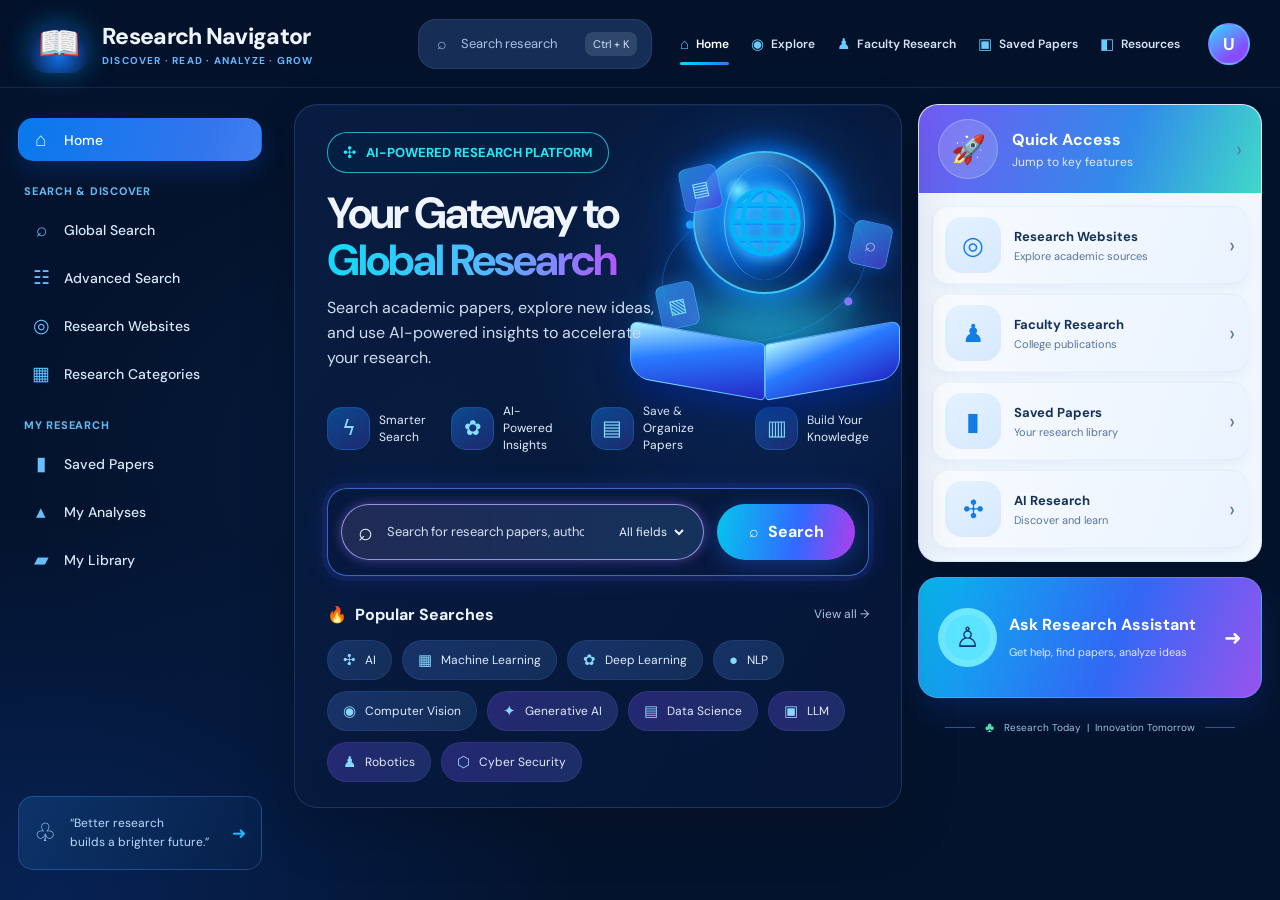
==== dashboard.html @ defced65 "Initial Research Navigator project upload" ====
<!DOCTYPE html>
<html lang="en">
<head>
  <meta charset="UTF-8" />
  <meta name="viewport" content="width=device-width, initial-scale=1.0" />
  <meta name="theme-color" content="#061632" />
  <title>Research Navigator | Dashboard</title>
  <link rel="icon" type="image/svg+xml" href="data:image/svg+xml,%3Csvg xmlns='http://www.w3.org/2000/svg' viewBox='0 0 64 64'%3E%3Crect width='64' height='64' rx='14' fill='%230e2c62'/%3E%3Cpath d='M12 17c8-4 14-2 20 2v31c-6-4-12-6-20-2zM52 17c-8-4-14-2-20 2v31c6-4 12-6 20-2z' fill='%236ee7ff' stroke='%23dffaff' stroke-width='3' stroke-linejoin='round'/%3E%3C/svg%3E">
  <link rel="preconnect" href="https://fonts.googleapis.com">
  <link rel="preconnect" href="https://fonts.gstatic.com" crossorigin>
  <link href="https://fonts.googleapis.com/css2?family=DM+Sans:wght@400;500;600;700;800&display=swap" rel="stylesheet">
  <style>
    :root {
      color-scheme: dark;
      font-family: "DM Sans", "Segoe UI", sans-serif;
      color: #eef5ff;
      background: #04132d;
      font-synthesis: none;
      --muted: #9cb4d5;
      --cyan: #2edfff;
      --line: rgba(129, 177, 235, .14);
    }
    * { box-sizing: border-box; }
    body {
      min-width: 320px;
      min-height: 100vh;
      margin: 0;
      background:
        radial-gradient(ellipse at 42% 52%, rgba(12, 72, 152, .18), transparent 49%),
        radial-gradient(ellipse at 4% 100%, rgba(16, 86, 220, .22), transparent 30%),
        #04132d;
    }
    button, input, select { font: inherit; }
    button, a { -webkit-tap-highlight-color: transparent; }
    button:focus-visible, a:focus-visible, input:focus-visible, select:focus-visible {
      outline: 2px solid #53dcff;
      outline-offset: 3px;
    }
    .topbar {
      height: 88px;
      display: flex;
      align-items: center;
      gap: 28px;
      padding: 0 30px;
      border-bottom: 1px solid var(--line);
      background: rgba(3, 17, 43, .84);
      position: relative;
      z-index: 3;
    }
    .brand {
      display: flex;
      align-items: center;
      gap: 14px;
      width: 360px;
      flex: 0 0 360px;
      color: inherit;
      text-decoration: none;
    }
    .brand-mark {
      display: grid;
      place-items: center;
      width: 58px;
      height: 58px;
      font-size: 34px;
      border-radius: 17px;
      color: #9be9ff;
      background: radial-gradient(circle at 50% 70%, #1371ea 0, #082758 58%, transparent 72%);
      filter: drop-shadow(0 0 13px rgba(0, 174, 255, .4));
    }
    .brand-name { display: block; font-size: 23px; font-weight: 800; letter-spacing: -.7px; }
    .brand-tagline { display: block; margin-top: 3px; color: #62b9ff; font-size: 10px; font-weight: 700; letter-spacing: 1.2px; }
    .top-search {
      display: flex;
      align-items: center;
      gap: 12px;
      height: 50px;
      max-width: 510px;
      min-width: 190px;
      flex: 1 1 320px;
      padding: 0 14px 0 18px;
      border: 1px solid rgba(151, 190, 245, .12);
      border-radius: 18px;
      color: #8eb6e6;
      background: rgba(45, 80, 135, .48);
    }
    .top-search input {
      width: 100%;
      min-width: 0;
      border: 0;
      outline: 0;
      color: #edf6ff;
      background: transparent;
      font-size: 13px;
    }
    .top-search input::placeholder { color: #adc2de; }
    .shortcut {
      flex: 0 0 auto;
      padding: 5px 8px;
      border-radius: 8px;
      color: #d3e4ff;
      background: rgba(225, 238, 255, .13);
      font-size: 11px;
      white-space: nowrap;
    }
    .top-nav { display: flex; align-items: center; justify-content: flex-end; gap: 22px; margin-left: auto; }
    .top-nav a {
      position: relative;
      display: flex;
      align-items: center;
      gap: 7px;
      padding: 12px 0;
      color: #d6e4f8;
      text-decoration: none;
      font-size: 12px;
      font-weight: 600;
      white-space: nowrap;
    }
    .top-nav a:hover, .top-nav a.active { color: #fff; }
    .top-nav a.active::after {
      position: absolute;
      right: 0;
      bottom: 1px;
      left: 0;
      height: 3px;
      border-radius: 3px;
      background: linear-gradient(90deg, #00d9ff, #267aff);
      content: "";
    }
    .nav-icon { color: #68caff; font-size: 15px; }
    .profile {
      display: grid;
      place-items: center;
      width: 42px;
      height: 42px;
      flex: 0 0 42px;
      border: 2px solid rgba(104, 221, 255, .35);
      border-radius: 50%;
      color: white;
      background: linear-gradient(145deg, #33d8ff, #874cff 72%);
      font-size: 17px;
      font-weight: 700;
    }
    .layout {
      display: grid;
      grid-template-columns: 252px minmax(0, 1fr);
      gap: 24px;
      max-width: 1720px;
      min-height: calc(100vh - 88px);
      margin: 0 auto;
      padding: 16px 18px 22px;
    }
    .sidebar {
      display: flex;
      flex-direction: column;
      gap: 23px;
      padding: 14px 8px 8px 0;
    }
    .side-link {
      display: flex;
      align-items: center;
      gap: 13px;
      min-height: 43px;
      padding: 0 12px;
      border: 1px solid transparent;
      border-radius: 15px;
      color: #d9e7fa;
      text-decoration: none;
      font-size: 14px;
      font-weight: 500;
      transition: background .2s, color .2s, transform .2s;
    }
    .side-link:hover { color: #fff; background: rgba(66, 117, 192, .2); transform: translateX(2px); }
    .side-link.selected {
      color: #fff;
      background: linear-gradient(105deg, #0879ed, #3375ed 76%, #4280f1);
      box-shadow: 0 9px 24px rgba(20, 98, 238, .21);
    }
    .side-icon { width: 20px; color: #66bfff; font-size: 19px; text-align: center; }
    .selected .side-icon { color: #c9f5ff; }
    .side-group { display: grid; gap: 5px; }
    .side-label {
      margin: 0 0 5px 6px;
      color: #62b9ef;
      font-size: 11px;
      font-weight: 800;
      letter-spacing: .75px;
    }
    .side-quote {
      display: flex;
      align-items: center;
      gap: 14px;
      min-height: 74px;
      margin-top: auto;
      padding: 12px 15px;
      border: 1px solid rgba(76, 158, 255, .3);
      border-radius: 15px;
      color: #b7dcff;
      background: linear-gradient(120deg, rgba(14, 54, 108, .9), rgba(7, 33, 75, .72));
      font-size: 12px;
      line-height: 1.55;
    }
    .side-quote .bulb { color: #9dd5ff; font-size: 25px; }
    .side-quote .arrow { margin-left: auto; color: #20bafa; font-size: 17px; }
    .content {
      display: block;
      min-width: 0;
    }
    .home-view {
      display: grid;
      grid-template-columns: minmax(0, 1fr) 344px;
      align-items: start;
      gap: 16px;
    }
    .site-view { display: none; min-width: 0; }
    .site-view.active { display: block; }
    .home-view.active { display: grid; }
    .search-view {
      max-width: 980px;
      margin: 0 auto;
      padding: 18px 8px;
    }
    .search-view h1 { margin: 16px 0 9px; font-size: clamp(32px, 5vw, 48px); }
    .search-view .search-intro { margin: 0 0 23px; color: #b7cbe4; line-height: 1.65; }
    .search-panel {
      padding: clamp(18px, 4vw, 32px);
      border: 1px solid var(--line);
      border-radius: 22px;
      background: linear-gradient(130deg, rgba(9, 31, 70, .97), rgba(6, 24, 55, .97));
      box-shadow: 0 24px 60px rgba(0, 0, 0, .2);
    }
    .search-panel form { display: flex; gap: 12px; }
    .search-panel #advancedSearchForm { display: block; }
    .search-panel input, .search-panel select {
      width: 100%;
      min-width: 0;
      height: 50px;
      padding: 0 14px;
      border: 1px solid rgba(146, 184, 232, .24);
      border-radius: 12px;
      color: #fff;
      background: rgba(0, 10, 31, .56);
    }
    .search-panel input::placeholder { color: #90a9c9; }
    .search-panel select option { color: #10203a; }
    .search-panel .primary-action {
      min-height: 50px;
      padding: 0 22px;
      border: 0;
      border-radius: 12px;
      color: white;
      background: linear-gradient(100deg, #05c6ed, #4266fa 68%, #a449ea);
      cursor: pointer;
      font-weight: 700;
      white-space: nowrap;
    }
    .search-panel .search-hint { margin: 12px 2px 0; color: var(--muted); font-size: 12px; }
    .search-panel .search-section-title { margin: 26px 0 12px; font-size: 15px; }
    .advanced-actions { display: flex; align-items: center; gap: 18px; margin-top: 22px; }
    .advanced-actions .back-home { margin: 0; border: 0; background: transparent; cursor: pointer; }
    .search-chips { display: flex; flex-wrap: wrap; gap: 9px; }
    .search-chips button {
      padding: 9px 14px;
      border: 1px solid rgba(105, 151, 226, .18);
      border-radius: 24px;
      color: #dceaff;
      background: rgba(28, 57, 110, .74);
      cursor: pointer;
      font-size: 12px;
    }
    .advanced-fields { display: grid; grid-template-columns: repeat(2, minmax(0, 1fr)); gap: 17px; }
    .advanced-field { display: grid; gap: 8px; }
    .advanced-field label { color: #c8d9ef; font-size: 12px; font-weight: 600; }
    .search-message {
      margin-top: 20px;
      padding: 13px 15px;
      border: 1px solid rgba(65, 185, 255, .24);
      border-radius: 12px;
      color: #bfeaff;
      background: rgba(12, 72, 122, .22);
      font-size: 13px;
      line-height: 1.5;
    }
    .search-message:empty { display: none; }
    .back-home { display: inline-block; margin-bottom: 20px; color: #a7c7ec; font-size: 13px; text-decoration: none; }
    .back-home:hover { color: white; }
    .search-note { margin: 22px 0 0; color: #87a7ce; font-size: 12px; line-height: 1.6; }
    .resource-grid { display: grid; grid-template-columns: repeat(2, minmax(0, 1fr)); gap: 13px; }
    .resource-link {
      display: flex;
      align-items: flex-start;
      gap: 14px;
      min-height: 110px;
      padding: 18px;
      border: 1px solid rgba(105, 151, 226, .18);
      border-radius: 16px;
      color: #eaf3ff;
      background: linear-gradient(130deg, rgba(20, 52, 103, .76), rgba(11, 34, 76, .78));
      text-decoration: none;
      transition: transform .18s, border-color .18s, background .18s;
    }
    .resource-link:hover { transform: translateY(-2px); border-color: rgba(85, 204, 255, .55); background: rgba(29, 66, 124, .88); }
    .resource-icon {
      display: grid;
      place-items: center;
      width: 42px;
      height: 42px;
      flex: 0 0 42px;
      border-radius: 13px;
      color: #89e2ff;
      background: rgba(48, 119, 204, .25);
      font-size: 20px;
    }
    .resource-link strong { display: block; margin: 2px 0 6px; font-size: 14px; }
    .resource-link small { display: block; color: #a9c1df; font-size: 12px; line-height: 1.5; }
    .resource-arrow { margin-left: auto; color: #74cfff; font-size: 17px; }
    @media (max-width: 560px) {
      .search-panel #globalSearchForm { flex-direction: column; }
      .advanced-fields { grid-template-columns: 1fr; gap: 14px; }
      .advanced-actions { align-items: stretch; flex-direction: column; }
      .resource-grid { grid-template-columns: 1fr; }
    }
    .hero {
      position: relative;
      overflow: hidden;
      min-height: 648px;
      padding: 27px 32px 25px;
      border: 1px solid rgba(112, 166, 242, .19);
      border-radius: 23px;
      background:
        radial-gradient(ellipse at 78% 30%, rgba(26, 91, 196, .25), transparent 36%),
        linear-gradient(120deg, rgba(8, 29, 66, .97), rgba(5, 23, 56, .96));
      box-shadow: 0 22px 55px rgba(0, 0, 0, .2), inset 0 1px rgba(255,255,255,.035);
    }
    .hero-copy { position: relative; z-index: 1; max-width: 61%; }
    .eyebrow {
      display: inline-flex;
      align-items: center;
      gap: 10px;
      padding: 9px 15px;
      border: 1px solid rgba(37, 220, 247, .75);
      border-radius: 20px;
      color: #27e5f4;
      background: rgba(1, 37, 72, .35);
      font-size: 13px;
      font-weight: 800;
    }
    .eyebrow span { font-size: 16px; }
    h1 {
      margin: 17px 0 12px;
      font-size: clamp(36px, 3.4vw, 56px);
      line-height: 1.08;
      letter-spacing: -2px;
    }
    h1 .gradient-text {
      display: block;
      color: transparent;
      background: linear-gradient(95deg, #18d8f6 6%, #53b9ff 49%, #c244fa 95%);
      -webkit-background-clip: text;
      background-clip: text;
    }
    .hero-description { max-width: 510px; margin: 0; color: #d0def1; font-size: 16px; line-height: 1.55; }
    .hero-art {
      position: absolute;
      top: 21px;
      right: 1%;
      width: 43%;
      height: 285px;
      display: grid;
      place-items: center;
      pointer-events: none;
    }
    .orbit {
      position: absolute;
      width: 80%;
      height: 49%;
      border: 1px solid rgba(29, 153, 255, .34);
      border-radius: 50%;
      transform: rotate(-15deg);
      box-shadow: 0 0 25px rgba(42, 94, 255, .12);
    }
    .orbit::before, .orbit::after {
      position: absolute;
      width: 8px;
      height: 8px;
      border-radius: 50%;
      background: #36cbff;
      box-shadow: 0 0 14px #159eff;
      content: "";
    }
    .orbit::before { top: 3px; left: 19%; }
    .orbit::after { right: 13%; bottom: 12px; background: #9b64ff; }
    .globe {
      position: absolute;
      top: 25px;
      width: 143px;
      height: 143px;
      display: grid;
      place-items: center;
      overflow: hidden;
      border: 2px solid rgba(72, 211, 255, .85);
      border-radius: 50%;
      color: #9beeff;
      background:
        radial-gradient(circle at 31% 27%, rgba(131, 244, 255, .96), transparent 10%),
        radial-gradient(ellipse at 62% 55%, rgba(13, 118, 240, .28), transparent 53%),
        radial-gradient(circle at 38% 36%, #1b9dff, #0752bd 60%, #092766);
      box-shadow: 0 0 24px #087eff, 0 0 57px rgba(0, 119, 255, .6), inset -18px -14px 27px rgba(1, 8, 48, .72), inset 7px 7px 17px rgba(160, 247, 255, .5);
      font-size: 64px;
      text-shadow: 0 0 12px #41c8ff;
    }
    .globe::after {
      position: absolute;
      inset: 12px 29px;
      border-right: 1px solid rgba(125, 233, 255, .6);
      border-left: 1px solid rgba(125, 233, 255, .6);
      border-radius: 50%;
      content: "";
    }
    .book-art {
      position: absolute;
      bottom: 10px;
      width: 270px;
      height: 74px;
      display: flex;
      justify-content: center;
      align-items: flex-end;
      filter: drop-shadow(0 12px 14px rgba(0, 30, 133, .7));
    }
    .book-art::before, .book-art::after {
      width: 50%;
      height: 55px;
      border: 1px solid rgba(105, 212, 255, .7);
      background: linear-gradient(165deg, #b0f5ff, #287aff 42%, #2528c5);
      content: "";
    }
    .book-art::before {
      border-radius: 9px 4px 5px 19px;
      transform: skewY(10deg);
      transform-origin: bottom right;
    }
    .book-art::after {
      border-radius: 4px 9px 19px 5px;
      transform: skewY(-10deg);
      transform-origin: bottom left;
    }
    .book-light {
      position: absolute;
      bottom: 52px;
      width: 205px;
      height: 50px;
      border-radius: 50%;
      background: #28e6ff;
      filter: blur(28px);
      opacity: .8;
    }
    .floating-icon {
      position: absolute;
      display: grid;
      place-items: center;
      width: 39px;
      height: 45px;
      border: 1px solid rgba(85, 186, 255, .4);
      border-radius: 8px;
      color: #8ee6ff;
      background: linear-gradient(145deg, rgba(41, 171, 255, .7), rgba(74, 65, 217, .8));
      box-shadow: 0 0 19px rgba(20, 121, 255, .4);
      font-size: 19px;
      transform: rotate(-12deg);
    }
    .floating-icon.one { top: 40px; left: 18%; }
    .floating-icon.two { top: 96px; right: 2%; color: #cbb8ff; transform: rotate(12deg); }
    .floating-icon.three { top: 157px; left: 9%; }
    .features {
      display: flex;
      align-items: center;
      gap: clamp(10px, 2vw, 25px);
      margin-top: 33px;
    }
    .feature { display: flex; align-items: center; gap: 9px; color: #e4efff; font-size: 12px; line-height: 1.4; }
    .feature-icon {
      display: grid;
      place-items: center;
      width: 43px;
      height: 43px;
      flex: 0 0 43px;
      border: 1px solid rgba(58, 160, 255, .22);
      border-radius: 15px;
      color: #85dfff;
      background: linear-gradient(145deg, rgba(14, 89, 169, .75), rgba(38, 48, 132, .7));
      font-size: 21px;
    }
    .research-search {
      position: relative;
      display: flex;
      align-items: center;
      gap: 13px;
      min-height: 88px;
      margin-top: 34px;
      padding: 11px 13px;
      border: 1px solid rgba(72, 147, 255, .68);
      border-radius: 20px;
      background: rgba(8, 26, 62, .92);
      box-shadow: 0 0 0 5px rgba(69, 73, 218, .12), 0 0 25px rgba(76, 91, 255, .19);
    }
    .research-search-inner {
      display: flex;
      align-items: center;
      gap: 12px;
      width: 100%;
      min-width: 0;
      padding: 0 16px;
      border: 1px solid rgba(177, 169, 255, .82);
      border-radius: 30px;
      background: linear-gradient(90deg, rgba(36, 45, 88, .9), rgba(23, 54, 96, .88));
      box-shadow: 0 0 12px rgba(148, 112, 255, .45);
    }
    .search-glass { color: #eaf5ff; font-size: 25px; }
    .research-search input {
      width: 100%;
      min-width: 70px;
      height: 54px;
      border: 0;
      outline: 0;
      color: white;
      background: transparent;
      font-size: 13px;
    }
    .research-search input::placeholder { color: #d2deef; }
    .research-search select {
      max-width: 112px;
      padding: 10px 4px;
      border: 0;
      color: #eaf2ff;
      background: transparent;
      font-size: 12px;
    }
    .research-search select option { color: #10203a; }
    .search-submit {
      display: inline-flex;
      align-items: center;
      justify-content: center;
      gap: 9px;
      min-width: 138px;
      height: 56px;
      border: 0;
      border-radius: 30px;
      color: white;
      background: linear-gradient(100deg, #05c6ed, #3169ff 58%, #b13ded);
      box-shadow: 0 5px 22px rgba(33, 111, 255, .35);
      cursor: pointer;
      font-weight: 700;
    }
    .search-submit:hover { filter: brightness(1.12); }
    .popular { margin-top: 28px; }
    .popular-heading { display: flex; align-items: center; justify-content: space-between; margin-bottom: 15px; }
    .popular-heading h2 { margin: 0; font-size: 16px; }
    .popular-heading h2 span { margin-right: 8px; }
    .popular-heading a { color: #a9c5e8; text-decoration: none; font-size: 12px; }
    .popular-heading a:hover { color: white; }
    .topics { display: flex; flex-wrap: wrap; gap: 11px 10px; }
    .topic {
      display: inline-flex;
      align-items: center;
      gap: 9px;
      min-height: 40px;
      padding: 0 15px;
      border: 1px solid rgba(105, 151, 226, .12);
      border-radius: 22px;
      color: #e1eaff;
      background: linear-gradient(120deg, rgba(26, 54, 111, .88), rgba(21, 49, 91, .88));
      cursor: pointer;
      font-size: 12px;
      transition: border-color .2s, background .2s, transform .2s;
    }
    .topic:hover { transform: translateY(-2px); border-color: rgba(100, 197, 255, .6); background: rgba(45, 77, 158, .88); }
    .topic:nth-child(n+6) { background: linear-gradient(120deg, rgba(43, 42, 123, .88), rgba(30, 49, 106, .9)); }
    .topic span { color: #88d9ff; font-size: 15px; }
    .right-column { display: grid; gap: 15px; }
    .quick-card {
      overflow: hidden;
      border: 1px solid rgba(164, 208, 255, .38);
      border-radius: 20px;
      color: #172f57;
      background: #f0f7ff;
      box-shadow: 0 16px 35px rgba(0, 0, 0, .18);
    }
    .quick-heading {
      display: flex;
      align-items: center;
      gap: 14px;
      min-height: 88px;
      padding: 14px 19px;
      color: #fff;
      background: linear-gradient(110deg, #735af3, #318bea 60%, #41d8c9);
    }
    .quick-heading .rocket {
      display: grid;
      place-items: center;
      width: 60px;
      height: 60px;
      border: 1px solid rgba(255,255,255,.24);
      border-radius: 50%;
      background: rgba(255,255,255,.16);
      font-size: 28px;
    }
    .quick-heading h2 { margin: 0 0 4px; font-size: 16px; }
    .quick-heading p { margin: 0; color: rgba(255,255,255,.83); font-size: 12px; }
    .quick-list { display: grid; gap: 10px; padding: 13px; }
    .quick-link {
      display: flex;
      align-items: center;
      gap: 13px;
      min-height: 72px;
      padding: 10px 12px;
      border: 1px solid rgba(31, 83, 145, .045);
      border-radius: 16px;
      color: #173259;
      background: linear-gradient(110deg, #f8fbff, #eaf3ff);
      text-decoration: none;
      box-shadow: 0 5px 12px rgba(43, 93, 147, .06);
      transition: transform .18s, box-shadow .18s;
    }
    .quick-link:hover { transform: translateX(3px); box-shadow: 0 8px 17px rgba(43, 93, 147, .14); }
    .quick-link-icon {
      display: grid;
      place-items: center;
      width: 56px;
      height: 56px;
      flex: 0 0 56px;
      border-radius: 17px;
      color: #147de5;
      background: linear-gradient(145deg, #e4f3ff, #d6e8ff);
      font-size: 25px;
    }
    .quick-link strong { display: block; margin-bottom: 4px; font-size: 13px; }
    .quick-link small { display: block; color: #56749d; font-size: 11px; }
    .quick-arrow { margin-left: auto; color: #557ba9; font-size: 22px; }
    .assistant-card {
      display: flex;
      align-items: center;
      gap: 12px;
      min-height: 121px;
      padding: 17px 19px;
      border: 1px solid rgba(148, 180, 255, .3);
      border-radius: 20px;
      color: #fff;
      background: linear-gradient(112deg, #08b8ed, #3168f4 57%, #9854ee);
      box-shadow: 0 15px 32px rgba(24, 79, 212, .2);
      text-decoration: none;
      transition: filter .2s, transform .2s;
    }
    .assistant-card:hover { filter: brightness(1.08); transform: translateY(-2px); }
    .bot-icon {
      display: grid;
      place-items: center;
      width: 59px;
      height: 59px;
      flex: 0 0 59px;
      border-radius: 50%;
      color: #133879;
      background: #5be3ff;
      box-shadow: inset 0 0 0 7px rgba(255,255,255,.12);
      font-size: 28px;
    }
    .assistant-card strong { display: block; margin-bottom: 5px; font-size: 16px; }
    .assistant-card small { color: rgba(255,255,255,.83); font-size: 11px; line-height: 1.4; }
    .assistant-arrow { margin-left: auto; font-size: 21px; }
    .motto {
      display: flex;
      align-items: center;
      justify-content: center;
      gap: 10px;
      padding: 5px 0;
      color: #9fbfe0;
      font-size: 10px;
      white-space: nowrap;
    }
    .motto::before, .motto::after { width: 30px; height: 1px; background: #1d5d9a; content: ""; }
    .motto span { color: #4be2b0; font-size: 14px; }
    .toast {
      position: fixed;
      right: 22px;
      bottom: 22px;
      z-index: 5;
      max-width: min(440px, calc(100vw - 36px));
      padding: 13px 18px;
      border: 1px solid rgba(76, 202, 255, .4);
      border-radius: 12px;
      color: #e7f7ff;
      background: #102d54;
      box-shadow: 0 12px 35px rgba(0,0,0,.35);
      font-size: 13px;
    }
    .toast[hidden] { display: none; }
    @media (max-width: 1250px) {
      .topbar { gap: 18px; padding: 0 20px; }
      .brand { width: 285px; flex-basis: 285px; }
      .top-nav { gap: 14px; }
      .top-nav a { font-size: 11px; }
      .layout { grid-template-columns: 220px minmax(0, 1fr); gap: 16px; }
      .home-view { grid-template-columns: minmax(0, 1fr) 300px; }
      .hero { padding: 25px 24px; }
      .hero-art { width: 40%; }
      .features { gap: 12px; }
      .feature { font-size: 11px; }
    }
    @media (max-width: 1030px) {
      .brand { width: auto; flex-basis: auto; }
      .brand-name { font-size: 19px; }
      .top-search { max-width: none; }
      .top-nav { gap: 10px; }
      .top-nav a { font-size: 0; }
      .top-nav .nav-icon { font-size: 17px; }
      .layout { grid-template-columns: 190px minmax(0, 1fr); }
      .home-view { grid-template-columns: minmax(0, 1fr); }
      .right-column { grid-template-columns: minmax(0, 1fr) minmax(240px, .75fr); align-items: start; }
      .quick-card { grid-row: span 2; }
      .hero { min-height: 620px; }
      .hero-art { right: 2%; width: 39%; }
    }
    @media (max-width: 700px) {
      .topbar { height: auto; min-height: 72px; flex-wrap: wrap; gap: 11px; padding: 10px 14px; }
      .brand { flex: 1 1 auto; gap: 8px; }
      .brand-mark { width: 43px; height: 43px; font-size: 27px; }
      .brand-name { font-size: 17px; }
      .brand-tagline { font-size: 8px; }
      .top-search { order: 3; flex-basis: 100%; height: 42px; }
      .shortcut { display: none; }
      .top-nav { margin-left: 0; }
      .top-nav a { padding: 7px 3px; }
      .profile { width: 36px; height: 36px; flex-basis: 36px; }
      .layout { display: block; min-height: calc(100vh - 72px); padding: 12px; }
      .sidebar { display: grid; grid-template-columns: 1fr; gap: 12px; padding: 0 0 14px; }
      .side-group { display: grid; gap: 4px; }
      .side-label { display: block; margin: 4px 0 3px 8px; }
      .side-quote { display: none; }
      .side-link { min-height: 42px; gap: 10px; padding: 0 12px; font-size: 13px; }
      .side-icon { width: 20px; font-size: 17px; }
      .home-view { gap: 12px; }
      .hero { min-height: auto; padding: 21px 17px; border-radius: 18px; }
      .hero-copy { max-width: 100%; }
      .eyebrow { padding: 7px 11px; font-size: 10px; }
      h1 { max-width: 70%; margin-top: 14px; font-size: clamp(33px, 9vw, 47px); letter-spacing: -1.5px; }
      .hero-description { max-width: 70%; font-size: 13px; }
      .hero-art { top: 46px; right: -9%; width: 49%; height: 210px; opacity: .83; }
      .globe { top: 13px; width: 95px; height: 95px; font-size: 43px; }
      .book-art { bottom: 4px; width: 190px; height: 55px; }
      .book-art::before, .book-art::after { height: 42px; }
      .floating-icon { width: 29px; height: 34px; font-size: 15px; }
      .features { display: grid; grid-template-columns: 1fr 1fr; gap: 11px; margin-top: 22px; }
      .feature { gap: 8px; font-size: 10px; }
      .feature-icon { width: 37px; height: 37px; flex-basis: 37px; border-radius: 12px; font-size: 17px; }
      .research-search { gap: 6px; min-height: 66px; margin-top: 22px; padding: 7px; border-radius: 15px; }
      .research-search-inner { gap: 6px; padding: 0 10px; border-radius: 12px; }
      .search-glass { font-size: 19px; }
      .research-search input { height: 44px; font-size: 11px; }
      .research-search select { display: none; }
      .search-submit { min-width: 45px; width: 45px; height: 45px; font-size: 0; }
      .search-submit span { font-size: 18px; }
      .popular { margin-top: 22px; }
      .popular-heading h2 { font-size: 14px; }
      .topics { gap: 8px; }
      .topic { min-height: 35px; padding: 0 11px; font-size: 11px; }
      .right-column { grid-template-columns: 1fr; }
      .quick-card { grid-row: auto; }
      .quick-heading { min-height: 77px; }
      .quick-list { grid-template-columns: 1fr 1fr; gap: 8px; padding: 9px; }
      .quick-link { min-height: 82px; gap: 8px; padding: 8px; }
      .quick-link-icon { width: 39px; height: 39px; flex-basis: 39px; border-radius: 12px; font-size: 19px; }
      .quick-link strong { font-size: 11px; }
      .quick-link small { font-size: 9px; }
      .quick-arrow { display: none; }
      .assistant-card { min-height: 96px; }
      .motto { margin-bottom: 5px; }
    }
    @media (max-width: 390px) {
      .top-nav { gap: 4px; }
      .top-nav a { padding-right: 1px; padding-left: 1px; }
      .hero-art { right: -17%; opacity: .65; }
      .hero-description { max-width: 78%; }
      .quick-list { grid-template-columns: 1fr; }
      .quick-link { min-height: 65px; }
      .quick-arrow { display: block; }
    }
  </style>
</head>
<body>
  <header class="topbar">
    <a class="brand" href="#" aria-label="Research Navigator home">
      <span class="brand-mark" aria-hidden="true">📖</span>
      <span><span class="brand-name">Research Navigator</span><span class="brand-tagline">DISCOVER · READ · ANALYZE · GROW</span></span>
    </a>
    <label class="top-search">
      <span aria-hidden="true">⌕</span>
      <input id="topSearch" type="search" placeholder="Search research papers, topics, authors, etc..." aria-label="Search research" />
      <span class="shortcut">Ctrl + K</span>
    </label>
    <nav class="top-nav" aria-label="Main navigation">
      <a class="active" href="#home"><span class="nav-icon">⌂</span>Home</a>
      <a href="#global-search"><span class="nav-icon">◉</span>Explore</a>
      <a href="#faculty"><span class="nav-icon">♟</span>Faculty Research</a>
      <a href="#saved"><span class="nav-icon">▣</span>Saved Papers</a>
      <a href="#research-websites"><span class="nav-icon">◧</span>Resources</a>
    </nav>
    <div class="profile" id="profileAvatar" aria-label="User profile">U</div>
  </header>

  <div class="layout" id="home">
    <aside class="sidebar" aria-label="Research navigation">
      <a class="side-link selected" href="#home"><span class="side-icon">⌂</span>Home</a>
      <div class="side-group">
        <p class="side-label">SEARCH &amp; DISCOVER</p>
        <a class="side-link" href="#global-search"><span class="side-icon">⌕</span>Global Search</a>
        <a class="side-link" href="#advanced-search"><span class="side-icon">☷</span>Advanced Search</a>
        <a class="side-link" href="#research-websites"><span class="side-icon">◎</span>Research Websites</a>
        <a class="side-link" href="#topics"><span class="side-icon">▦</span>Research Categories</a>
      </div>
      <div class="side-group">
        <p class="side-label">MY RESEARCH</p>
        <a class="side-link" href="#saved"><span class="side-icon">▮</span>Saved Papers</a>
        <a class="side-link" href="#analyses"><span class="side-icon">▴</span>My Analyses</a>
        <a class="side-link" href="#library"><span class="side-icon">▰</span>My Library</a>
      </div>
      <div class="side-quote"><span class="bulb">♧</span><span>“Better research<br>builds a brighter future.”</span><span class="arrow">➜</span></div>
    </aside>

    <main class="content">
      <div class="home-view site-view active" id="homeView">
      <section class="hero" aria-labelledby="heroTitle">
        <div class="hero-art" aria-hidden="true">
          <div class="orbit"></div><div class="globe">🌐</div>
          <div class="floating-icon one">▤</div><div class="floating-icon two">⌕</div><div class="floating-icon three">▧</div>
          <div class="book-light"></div><div class="book-art"></div>
        </div>
        <div class="hero-copy">
          <div class="eyebrow"><span>✣</span> AI-POWERED RESEARCH PLATFORM</div>
          <h1 id="heroTitle">Your Gateway to<span class="gradient-text">Global Research</span></h1>
          <p class="hero-description">Search academic papers, explore new ideas, and use AI-powered insights to accelerate your research.</p>
        </div>
        <div class="features" aria-label="Platform features">
          <div class="feature"><span class="feature-icon">ϟ</span><span>Smarter<br>Search</span></div>
          <div class="feature"><span class="feature-icon">✿</span><span>AI-Powered<br>Insights</span></div>
          <div class="feature"><span class="feature-icon">▤</span><span>Save &amp; Organize<br>Papers</span></div>
          <div class="feature"><span class="feature-icon">▥</span><span>Build Your<br>Knowledge</span></div>
        </div>
        <form class="research-search" id="researchSearch">
          <div class="research-search-inner">
            <span class="search-glass" aria-hidden="true">⌕</span>
            <input id="mainSearch" type="search" placeholder="Search for research papers, authors, topics..." aria-label="Search papers, authors, and topics" />
            <select aria-label="Search field">
              <option>All fields</option><option>Title</option><option>Author</option><option>Topic</option>
            </select>
          </div>
          <button class="search-submit" type="submit"><span aria-hidden="true">⌕</span>Search</button>
        </form>
        <section class="popular" id="topics" aria-labelledby="popularTitle">
          <div class="popular-heading"><h2 id="popularTitle"><span aria-hidden="true">🔥</span>Popular Searches</h2><a href="#topics">View all →</a></div>
          <div class="topics">
            <button class="topic" type="button"><span>✣</span>AI</button>
            <button class="topic" type="button"><span>▦</span>Machine Learning</button>
            <button class="topic" type="button"><span>✿</span>Deep Learning</button>
            <button class="topic" type="button"><span>●</span>NLP</button>
            <button class="topic" type="button"><span>◉</span>Computer Vision</button>
            <button class="topic" type="button"><span>✦</span>Generative AI</button>
            <button class="topic" type="button"><span>▤</span>Data Science</button>
            <button class="topic" type="button"><span>▣</span>LLM</button>
            <button class="topic" type="button"><span>♟</span>Robotics</button>
            <button class="topic" type="button"><span>⬡</span>Cyber Security</button>
          </div>
        </section>
      </section>

      <aside class="right-column" aria-label="Quick access">
        <section class="quick-card">
          <div class="quick-heading"><span class="rocket" aria-hidden="true">🚀</span><span><h2>Quick Access</h2><p>Jump to key features</p></span><span class="quick-arrow">›</span></div>
          <div class="quick-list">
            <a class="quick-link" href="#research-websites"><span class="quick-link-icon">◎</span><span><strong>Research Websites</strong><small>Explore academic sources</small></span><span class="quick-arrow">›</span></a>
            <a class="quick-link" href="#faculty"><span class="quick-link-icon">♟</span><span><strong>Faculty Research</strong><small>College publications</small></span><span class="quick-arrow">›</span></a>
            <a class="quick-link" href="#saved"><span class="quick-link-icon">▮</span><span><strong>Saved Papers</strong><small>Your research library</small></span><span class="quick-arrow">›</span></a>
            <a class="quick-link" href="#global-search"><span class="quick-link-icon">✣</span><span><strong>AI Research</strong><small>Discover and learn</small></span><span class="quick-arrow">›</span></a>
          </div>
        </section>
        <a class="assistant-card" href="#assistant" id="assistant">
          <span class="bot-icon" aria-hidden="true">♙</span>
          <span><strong>Ask Research Assistant</strong><small>Get help, find papers, analyze ideas</small></span>
          <span class="assistant-arrow">➜</span>
        </a>
        <div class="motto"><span>♣</span> Research Today&nbsp; | &nbsp;Innovation Tomorrow</div>
      </aside>
      </div>

      <section class="site-view search-view" id="global-search" aria-labelledby="globalSearchTitle">
        <a class="back-home" href="#home">← Back to dashboard</a>
        <div class="eyebrow"><span>⌕</span> SEARCH &amp; DISCOVER</div>
        <h1 id="globalSearchTitle">Global Search</h1>
        <p class="search-intro">Search research papers, authors, and academic topics from one place.</p>
        <div class="search-panel">
          <form id="globalSearchForm">
            <input id="globalQuery" type="search" placeholder="Try “machine learning in healthcare”" aria-label="Search papers, authors, and topics">
            <button class="primary-action" type="submit">Search papers</button>
          </form>
          <p class="search-hint">Search by paper title, author name, keyword, or research topic.</p>
          <h2 class="search-section-title">Popular searches</h2>
          <div class="search-chips">
            <button type="button">Artificial Intelligence</button>
            <button type="button">Machine Learning</button>
            <button type="button">Climate Science</button>
            <button type="button">Healthcare</button>
            <button type="button">Cyber Security</button>
          </div>
          <div class="search-message" id="globalSearchMessage" role="status" aria-live="polite"></div>
          <p class="search-note">Research results can be added here when a research index is connected.</p>
        </div>
      </section>

      <section class="site-view search-view" id="advanced-search" aria-labelledby="advancedSearchTitle">
        <a class="back-home" href="#home">← Back to dashboard</a>
        <div class="eyebrow"><span>☷</span> SEARCH &amp; DISCOVER</div>
        <h1 id="advancedSearchTitle">Advanced Search</h1>
        <p class="search-intro">Combine search terms and filters to narrow down academic research.</p>
        <div class="search-panel">
          <form id="advancedSearchForm">
            <div class="advanced-fields">
              <div class="advanced-field"><label for="advancedKeywords">Keywords</label><input id="advancedKeywords" type="search" placeholder="e.g. renewable energy"></div>
              <div class="advanced-field"><label for="advancedAuthor">Author</label><input id="advancedAuthor" type="text" placeholder="Author name"></div>
              <div class="advanced-field"><label for="fromYear">From year</label><select id="fromYear"><option value="">Any year</option></select></div>
              <div class="advanced-field"><label for="toYear">To year</label><select id="toYear"><option value="">Any year</option></select></div>
              <div class="advanced-field"><label for="contentType">Content type</label><select id="contentType"><option>All content</option><option>Journal articles</option><option>Conference papers</option><option>Books</option><option>Theses</option></select></div>
              <div class="advanced-field"><label for="sortBy">Sort results</label><select id="sortBy"><option>Relevance</option><option>Newest first</option><option>Oldest first</option></select></div>
            </div>
            <div class="form-actions advanced-actions">
              <button class="primary-action" type="submit">Apply filters</button>
              <button class="back-home" id="clearAdvancedSearch" type="reset">Clear filters</button>
            </div>
          </form>
          <div class="search-message" id="advancedSearchMessage" role="status" aria-live="polite"></div>
          <p class="search-note">Filtered research results can be added here when a research index is connected.</p>
        </div>
      </section>

      <section class="site-view search-view" id="research-websites" aria-labelledby="researchWebsitesTitle">
        <a class="back-home" href="#home">← Back to dashboard</a>
        <div class="eyebrow"><span>◎</span> RESEARCH RESOURCES</div>
        <h1 id="researchWebsitesTitle">Research Websites</h1>
        <p class="search-intro">Explore trusted scholarly search engines, subject repositories, and open-access research collections.</p>
        <div class="search-panel">
          <div class="resource-grid">
            <a class="resource-link" href="https://scholar.google.com/" target="_blank" rel="noopener noreferrer">
              <span class="resource-icon">G</span><span><strong>Google Scholar</strong><small>Search scholarly articles, theses, books, and citations.</small></span><span class="resource-arrow">↗</span>
            </a>
            <a class="resource-link" href="https://www.semanticscholar.org/" target="_blank" rel="noopener noreferrer">
              <span class="resource-icon">S</span><span><strong>Semantic Scholar</strong><small>Discover academic papers with AI-powered research tools.</small></span><span class="resource-arrow">↗</span>
            </a>
            <a class="resource-link" href="https://pubmed.ncbi.nlm.nih.gov/" target="_blank" rel="noopener noreferrer">
              <span class="resource-icon">P</span><span><strong>PubMed</strong><small>Find biomedical and life sciences literature.</small></span><span class="resource-arrow">↗</span>
            </a>
            <a class="resource-link" href="https://arxiv.org/" target="_blank" rel="noopener noreferrer">
              <span class="resource-icon">A</span><span><strong>arXiv</strong><small>Browse open preprints across science and technology.</small></span><span class="resource-arrow">↗</span>
            </a>
            <a class="resource-link" href="https://doaj.org/" target="_blank" rel="noopener noreferrer">
              <span class="resource-icon">O</span><span><strong>DOAJ</strong><small>Search peer-reviewed open-access journals.</small></span><span class="resource-arrow">↗</span>
            </a>
            <a class="resource-link" href="https://core.ac.uk/" target="_blank" rel="noopener noreferrer">
              <span class="resource-icon">C</span><span><strong>CORE</strong><small>Access open research papers from repositories worldwide.</small></span><span class="resource-arrow">↗</span>
            </a>
            <a class="resource-link" href="https://ieeexplore.ieee.org/" target="_blank" rel="noopener noreferrer">
              <span class="resource-icon">I</span><span><strong>IEEE Xplore</strong><small>Explore engineering, computing, and technology publications.</small></span><span class="resource-arrow">↗</span>
            </a>
            <a class="resource-link" href="https://search.crossref.org/" target="_blank" rel="noopener noreferrer">
              <span class="resource-icon">↗</span><span><strong>Crossref</strong><small>Look up scholarly works and publication metadata.</small></span><span class="resource-arrow">↗</span>
            </a>
          </div>
          <p class="search-note">External sites may have their own access requirements, terms, and availability.</p>
        </div>
      </section>
    </main>
  </div>
  <div class="toast" id="toast" role="status" aria-live="polite" hidden></div>

  <script>
    const userInfo = document.getElementById('profileAvatar');
    const storedUser = localStorage.getItem('lampLoginUser');
    if (storedUser) {
      try {
        const user = JSON.parse(storedUser);
        if (typeof user.username === 'string' && user.username.trim()) {
          userInfo.textContent = user.username.trim().charAt(0).toUpperCase();
          userInfo.title = user.username;
        }
      } catch (error) {
        console.error('Unable to read saved user profile.', error);
      }
    }

    const toast = document.getElementById('toast');
    let toastTimer;
    function showToast(message) {
      toast.textContent = message;
      toast.hidden = false;
      window.clearTimeout(toastTimer);
      toastTimer = window.setTimeout(() => { toast.hidden = true; }, 2800);
    }
    function runSearch(query) {
      const term = query.trim();
      if (!term) {
        showToast('Enter a paper, author, or topic to search.');
        return;
      }
      document.getElementById('globalQuery').value = term;
      window.location.hash = 'global-search';
      updateView();
    }
    document.getElementById('researchSearch').addEventListener('submit', event => {
      event.preventDefault();
      runSearch(document.getElementById('mainSearch').value);
    });
    document.getElementById('topSearch').addEventListener('keydown', event => {
      if (event.key === 'Enter') runSearch(event.currentTarget.value);
    });
    document.querySelectorAll('.topic').forEach(button => {
      button.addEventListener('click', () => {
        document.getElementById('mainSearch').value = button.textContent.trim();
        runSearch(button.textContent.trim());
      });
    });
    document.getElementById('globalSearchForm').addEventListener('submit', event => {
      event.preventDefault();
      const query = document.getElementById('globalQuery').value.trim();
      document.getElementById('globalSearchMessage').textContent = query
        ? `Search submitted for “${query}”. Results can be connected to a research index.`
        : 'Enter a paper, author, or topic to search.';
    });
    document.querySelectorAll('.search-chips button').forEach(button => {
      button.addEventListener('click', () => {
        document.getElementById('globalQuery').value = button.textContent.trim();
        document.getElementById('globalQuery').focus();
      });
    });
    const fromYear = document.getElementById('fromYear');
    const toYear = document.getElementById('toYear');
    for (let year = new Date().getFullYear(); year >= 1900; year--) {
      for (const select of [fromYear, toYear]) {
        const option = document.createElement('option');
        option.value = String(year);
        option.textContent = String(year);
        select.appendChild(option);
      }
    }
    document.getElementById('advancedSearchForm').addEventListener('submit', event => {
      event.preventDefault();
      const keywords = document.getElementById('advancedKeywords').value.trim();
      const author = document.getElementById('advancedAuthor').value.trim();
      const filters = [
        keywords && `keywords: “${keywords}”`,
        author && `author: ${author}`,
        fromYear.value && `from ${fromYear.value}`,
        toYear.value && `to ${toYear.value}`,
        document.getElementById('contentType').value !== 'All content' && document.getElementById('contentType').value
      ].filter(Boolean);
      document.getElementById('advancedSearchMessage').textContent = filters.length
        ? `Filters applied (${filters.join(', ')}). Results can be connected to a research index.`
        : 'Choose at least one filter to narrow your research.';
    });
    document.getElementById('advancedSearchForm').addEventListener('reset', () => {
      document.getElementById('advancedSearchMessage').textContent = '';
    });

    function updateView() {
      const route = window.location.hash.slice(1);
      const viewName = ['global-search', 'advanced-search', 'research-websites'].includes(route) ? route : 'home';
      document.querySelectorAll('.site-view').forEach(view => {
        view.classList.toggle('active', view.id === (viewName === 'home' ? 'homeView' : viewName));
      });
      document.querySelectorAll('.top-nav a').forEach(link => {
        link.classList.toggle('active', link.getAttribute('href') === `#${viewName}` ||
          (viewName === 'global-search' && link.textContent.includes('Explore')));
      });
      document.querySelectorAll('.sidebar .side-link').forEach(link => {
        link.classList.toggle('selected', link.getAttribute('href') === `#${viewName}`);
      });
      document.title = viewName === 'advanced-search' ? 'Advanced Search | Research Navigator'
        : viewName === 'research-websites' ? 'Research Websites | Research Navigator'
        : viewName === 'global-search' ? 'Global Search | Research Navigator'
        : 'Research Navigator | Dashboard';
    }
    window.addEventListener('hashchange', updateView);
    updateView();

    document.addEventListener('keydown', event => {
      if ((event.ctrlKey || event.metaKey) && event.key.toLowerCase() === 'k') {
        event.preventDefault();
        document.getElementById('topSearch').focus();
      }
    });
    document.querySelectorAll('a[href^="#"]').forEach(link => {
      link.addEventListener('click', event => {
        const target = document.querySelector(link.getAttribute('href'));
        if (!target && link.getAttribute('href') !== '#') {
          event.preventDefault();
          showToast(`${link.textContent.trim()} will be available here.`);
        }
      });
    });
  </script>
</body>
</html>
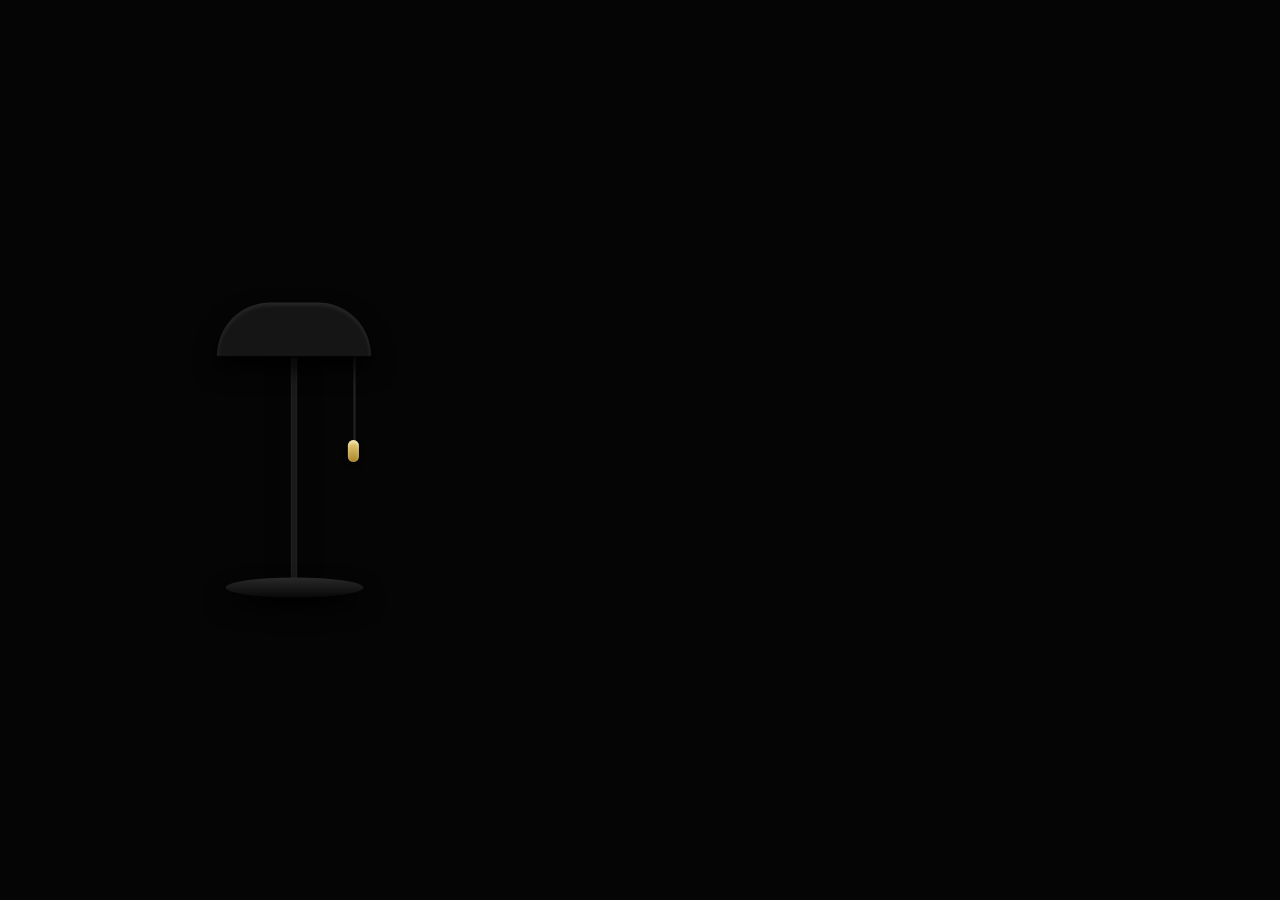
==== commit d528b3e1: "Updated Research Navigator project" ====
--- a/dashboard.html
+++ b/dashboard.html
@@ -281,6 +281,17 @@
       line-height: 1.5;
     }
     .search-message:empty { display: none; }
+    .paper-results { display: grid; gap: 12px; margin-top: 16px; }
+    .paper-card {
+      padding: 18px;
+      border: 1px solid rgba(105, 151, 226, .18);
+      border-radius: 15px;
+      background: linear-gradient(130deg, rgba(20, 52, 103, .7), rgba(11, 34, 76, .78));
+    }
+    .paper-title { color: #8fe6ff; font-size: 16px; font-weight: 700; line-height: 1.45; text-decoration: none; }
+    .paper-title:hover { color: white; text-decoration: underline; }
+    .paper-meta { margin: 8px 0 0; color: #b6cbe5; font-size: 12px; line-height: 1.6; }
+    .paper-citations { margin-top: 7px; color: #83b9e8; font-size: 11px; }
     .back-home { display: inline-block; margin-bottom: 20px; color: #a7c7ec; font-size: 13px; text-decoration: none; }
     .back-home:hover { color: white; }
     .search-note { margin: 22px 0 0; color: #87a7ce; font-size: 12px; line-height: 1.6; }
@@ -692,6 +703,150 @@
       font-size: 13px;
     }
     .toast[hidden] { display: none; }
+    .chat-toggle {
+      position: fixed;
+      right: 22px;
+      bottom: 22px;
+      z-index: 20;
+      display: inline-flex;
+      align-items: center;
+      gap: 10px;
+      min-height: 54px;
+      padding: 0 19px;
+      border: 1px solid rgba(164, 221, 255, .4);
+      border-radius: 28px;
+      color: #fff;
+      background: linear-gradient(110deg, #08b8ed, #4264f5 65%, #934fe9);
+      box-shadow: 0 12px 32px rgba(20, 86, 220, .4);
+      cursor: pointer;
+      font-weight: 700;
+    }
+    .chat-toggle:hover { filter: brightness(1.1); transform: translateY(-1px); }
+    .chat-toggle-icon { font-size: 20px; }
+    .help-chat {
+      position: fixed;
+      right: 22px;
+      bottom: 88px;
+      z-index: 21;
+      display: flex;
+      flex-direction: column;
+      width: min(390px, calc(100vw - 28px));
+      height: min(560px, calc(100vh - 120px));
+      min-height: 360px;
+      overflow: hidden;
+      border: 1px solid rgba(123, 194, 255, .35);
+      border-radius: 20px;
+      color: #eef5ff;
+      background: #071a38;
+      box-shadow: 0 20px 70px rgba(0, 0, 0, .55);
+    }
+    .help-chat[hidden] { display: none; }
+    .chat-header {
+      display: flex;
+      align-items: center;
+      gap: 11px;
+      min-height: 70px;
+      padding: 12px 15px;
+      background: linear-gradient(110deg, #087fbf, #3659d7 70%, #7947c9);
+    }
+    .chat-header-icon {
+      display: grid;
+      place-items: center;
+      width: 42px;
+      height: 42px;
+      border-radius: 50%;
+      color: #07346b;
+      background: #73e5ff;
+      font-size: 21px;
+    }
+    .chat-heading { flex: 1; }
+    .chat-heading strong { display: block; font-size: 14px; }
+    .chat-heading small { display: block; margin-top: 3px; color: #dbf4ff; font-size: 11px; }
+    .chat-close {
+      width: 35px;
+      height: 35px;
+      border: 1px solid rgba(255,255,255,.25);
+      border-radius: 50%;
+      color: white;
+      background: rgba(255,255,255,.1);
+      cursor: pointer;
+      font-size: 19px;
+    }
+    .chat-messages {
+      display: flex;
+      flex: 1;
+      flex-direction: column;
+      gap: 11px;
+      overflow: auto;
+      padding: 16px 13px;
+      scroll-behavior: smooth;
+    }
+    .chat-message {
+      max-width: 90%;
+      padding: 11px 13px;
+      border: 1px solid rgba(139, 179, 226, .12);
+      border-radius: 14px 14px 14px 4px;
+      color: #deebfc;
+      background: rgba(34, 57, 96, .72);
+      font-size: 13px;
+      line-height: 1.55;
+      overflow-wrap: anywhere;
+      white-space: pre-wrap;
+    }
+    .chat-message.user {
+      align-self: flex-end;
+      border-color: rgba(92, 175, 255, .25);
+      border-radius: 14px 14px 4px 14px;
+      color: white;
+      background: linear-gradient(110deg, #126eb1, #4a54ca);
+    }
+    .chat-suggestions { display: flex; flex-wrap: wrap; gap: 7px; padding: 0 13px 12px; }
+    .chat-suggestions button {
+      padding: 7px 10px;
+      border: 1px solid rgba(83, 181, 244, .28);
+      border-radius: 16px;
+      color: #bdeaff;
+      background: rgba(15, 73, 121, .35);
+      cursor: pointer;
+      font-size: 11px;
+    }
+    .chat-suggestions button:hover { background: rgba(23, 105, 166, .55); }
+    .chat-form {
+      display: flex;
+      gap: 8px;
+      padding: 11px;
+      border-top: 1px solid rgba(129, 177, 235, .14);
+      background: rgba(3, 14, 33, .6);
+    }
+    .chat-form input {
+      width: 100%;
+      min-width: 0;
+      height: 42px;
+      padding: 0 12px;
+      border: 1px solid rgba(146, 184, 232, .24);
+      border-radius: 12px;
+      outline: 0;
+      color: white;
+      background: rgba(0, 10, 31, .56);
+      font-size: 12px;
+    }
+    .chat-form input::placeholder { color: #91a9c7; }
+    .chat-send {
+      width: 44px;
+      height: 42px;
+      flex: 0 0 44px;
+      border: 0;
+      border-radius: 12px;
+      color: white;
+      background: linear-gradient(120deg, #08b8ed, #5358df);
+      cursor: pointer;
+      font-size: 18px;
+    }
+    .chat-disclaimer { margin: 0; padding: 0 13px 10px; color: #8da7c7; font-size: 10px; }
+    @media (max-width: 700px) {
+      .chat-toggle { right: 14px; bottom: 14px; min-height: 49px; padding: 0 15px; }
+      .help-chat { right: 14px; bottom: 74px; height: min(540px, calc(100vh - 95px)); }
+    }
     @media (max-width: 1250px) {
       .topbar { gap: 18px; padding: 0 20px; }
       .brand { width: 285px; flex-basis: 285px; }
@@ -909,7 +1064,8 @@
             <button type="button">Cyber Security</button>
           </div>
           <div class="search-message" id="globalSearchMessage" role="status" aria-live="polite"></div>
-          <p class="search-note">Research results can be added here when a research index is connected.</p>
+          <div class="paper-results" id="globalPaperResults" aria-live="polite"></div>
+          <p class="search-note">Research papers provided by Crossref. Availability depends on your internet connection.</p>
         </div>
       </section>
 
@@ -934,7 +1090,8 @@
             </div>
           </form>
           <div class="search-message" id="advancedSearchMessage" role="status" aria-live="polite"></div>
-          <p class="search-note">Filtered research results can be added here when a research index is connected.</p>
+          <div class="paper-results" id="advancedPaperResults" aria-live="polite"></div>
+          <p class="search-note">Research papers provided by Crossref. Availability depends on your internet connection.</p>
         </div>
       </section>
 
@@ -976,30 +1133,255 @@
     </main>
   </div>
   <div class="toast" id="toast" role="status" aria-live="polite" hidden></div>
+  <button class="chat-toggle" id="chatToggle" type="button" aria-controls="helpChat" aria-expanded="false">
+    <span class="chat-toggle-icon" aria-hidden="true">♙</span><span>Research Help</span>
+  </button>
+  <section class="help-chat" id="helpChat" role="dialog" aria-labelledby="chatTitle" aria-modal="false" hidden>
+    <header class="chat-header">
+      <span class="chat-header-icon" aria-hidden="true">♙</span>
+      <span class="chat-heading"><strong id="chatTitle">Research Navigator Help</strong><small>Ask how to use the website</small></span>
+      <button class="chat-close" id="chatClose" type="button" aria-label="Close chat">×</button>
+    </header>
+    <div class="chat-messages" id="chatMessages" role="log" aria-live="polite" aria-relevant="additions">
+      <div class="chat-message">Hi! I can help you search papers, use filters, and find research websites. What would you like to know?</div>
+    </div>
+    <div class="chat-suggestions" aria-label="Common questions">
+      <button type="button" data-question="How do I search for papers?">Search papers</button>
+      <button type="button" data-question="How does advanced search work?">Advanced search</button>
+      <button type="button" data-question="Where can I find research websites?">Research websites</button>
+    </div>
+    <form class="chat-form" id="chatForm">
+      <input id="chatInput" type="text" autocomplete="off" placeholder="Type your question..." aria-label="Ask Research Navigator Help" required>
+      <button class="chat-send" type="submit" aria-label="Send message">➤</button>
+    </form>
+    <p class="chat-disclaimer">Website help only; answers are built in, not generated by live AI.</p>
+  </section>
 
   <script>
     const userInfo = document.getElementById('profileAvatar');
     const storedUser = localStorage.getItem('lampLoginUser');
-    if (storedUser) {
+    if (!storedUser) {
+      window.location.replace('index.html');
+    } else {
       try {
         const user = JSON.parse(storedUser);
-        if (typeof user.username === 'string' && user.username.trim()) {
-          userInfo.textContent = user.username.trim().charAt(0).toUpperCase();
-          userInfo.title = user.username;
+        if (!user || typeof user.username !== 'string' || !user.username.trim()) {
+          throw new Error('Saved user profile is incomplete.');
         }
+        userInfo.textContent = user.username.trim().charAt(0).toUpperCase();
+        userInfo.title = user.username.trim();
       } catch (error) {
+        localStorage.removeItem('lampLoginUser');
         console.error('Unable to read saved user profile.', error);
+        window.location.replace('index.html');
       }
     }
 
     const toast = document.getElementById('toast');
     let toastTimer;
+    let activeSearchController;
     function showToast(message) {
       toast.textContent = message;
       toast.hidden = false;
       window.clearTimeout(toastTimer);
       toastTimer = window.setTimeout(() => { toast.hidden = true; }, 2800);
     }
+
+    const chatToggle = document.getElementById('chatToggle');
+    const helpChat = document.getElementById('helpChat');
+    const chatInput = document.getElementById('chatInput');
+    const chatMessages = document.getElementById('chatMessages');
+    function openChat() {
+      helpChat.hidden = false;
+      chatToggle.setAttribute('aria-expanded', 'true');
+      chatInput.focus();
+    }
+    function closeChat() {
+      helpChat.hidden = true;
+      chatToggle.setAttribute('aria-expanded', 'false');
+      chatToggle.focus();
+    }
+    chatToggle.addEventListener('click', () => {
+      if (helpChat.hidden) openChat();
+      else closeChat();
+    });
+    document.getElementById('chatClose').addEventListener('click', closeChat);
+    document.getElementById('assistant').addEventListener('click', event => {
+      event.preventDefault();
+      openChat();
+    });
+    document.addEventListener('keydown', event => {
+      if (event.key === 'Escape' && !helpChat.hidden) closeChat();
+    });
+
+    function addChatMessage(text, sender) {
+      const message = document.createElement('div');
+      message.className = sender === 'user' ? 'chat-message user' : 'chat-message';
+      message.textContent = text;
+      chatMessages.appendChild(message);
+      chatMessages.scrollTop = chatMessages.scrollHeight;
+    }
+
+    function answerQuestion(question) {
+      const text = question.toLowerCase();
+      if (/\b(hi|hello|hey|good morning|good evening)\b/.test(text)) {
+        return 'Hello! Ask me about finding papers, advanced filters, research websites, or using the login page.';
+      }
+      if (/\b(login|log in|sign in|password|account|register|registration)\b/.test(text)) {
+        return 'Open the site from the login page and pull the lamp string if the form is hidden. Enter a username, valid email, and a password of at least 6 characters. This is a demo login only: it does not verify accounts with a server, so do not use a real or reused password.';
+      }
+      if (/\b(advanced|filter|date range|publication year|author filter)\b/.test(text)) {
+        return 'Choose Advanced Search in the left menu. You can combine keywords and author, set a publication-year range, choose a content type, and sort results. Select at least one filter, then press Apply filters.';
+      }
+      if (/\b(website|websites|resource|resources|scholar|pubmed|arxiv|ieee|crossref)\b/.test(text)) {
+        return 'Choose Research Websites in the left menu to open links for Google Scholar, Semantic Scholar, PubMed, arXiv, DOAJ, CORE, IEEE Xplore, and Crossref. External sites may have their own access requirements.';
+      }
+      if (/\b(save|saved|bookmark|library|my papers)\b/.test(text)) {
+        return 'The Saved Papers and My Library navigation is visible, but saving papers is not implemented yet. You can open a paper by selecting its title in the search results.';
+      }
+      if (/\b(no results|no papers|not showing|cannot find|can.t find|empty)\b/.test(text)) {
+        return 'Try broader or fewer keywords and check your internet connection. Global Search uses Crossref; Advanced Search filters those results. If a paper appears, select its title to open its DOI page.';
+      }
+      if (/\b(citation|cite|doi|full text|pdf|source|crossref)\b/.test(text)) {
+        return 'Search results show the paper title, author, publication, year, and citation count when available. Select a title to open its DOI or publisher page. Crossref may not provide the full text or a PDF.';
+      }
+      if (/\b(search|find|paper|papers|article|articles|research)\b/.test(text)) {
+        return 'Choose Global Search in the left menu, enter a topic, paper title, or author, and press Search papers. The site displays up to 10 matching journal records from Crossref. Use Advanced Search for year, author, content-type, and sorting filters.';
+      }
+      if (/\b(ai|chatbot|assistant|understand|answer|question|doubt)\b/.test(text)) {
+        return 'I can explain how to use this website, but I am a built-in help guide—not a live AI research assistant. Try asking about searching papers, advanced filters, login, or research websites.';
+      }
+      return 'I can help with using Research Navigator. Try asking: “How do I search for papers?”, “How does advanced search work?”, or “Where are the research websites?”';
+    }
+
+    function sendChatMessage(question) {
+      const text = question.trim();
+      if (!text) return;
+      addChatMessage(text, 'user');
+      addChatMessage(answerQuestion(text), 'assistant');
+    }
+    document.getElementById('chatForm').addEventListener('submit', event => {
+      event.preventDefault();
+      sendChatMessage(chatInput.value);
+      chatInput.value = '';
+      chatInput.focus();
+    });
+    document.querySelectorAll('.chat-suggestions button').forEach(button => {
+      button.addEventListener('click', () => sendChatMessage(button.dataset.question));
+    });
+
+    function renderPapers(container, papers) {
+      container.replaceChildren();
+      papers.forEach(paper => {
+        const title = Array.isArray(paper.title) && paper.title[0] ? paper.title[0].trim() : 'Untitled research paper';
+        const authors = Array.isArray(paper.author)
+          ? paper.author.map(author => [author.given, author.family].filter(Boolean).join(' ')).filter(Boolean)
+          : [];
+        const year = paper.published && paper.published['date-parts'] && paper.published['date-parts'][0]
+          ? paper.published['date-parts'][0][0]
+          : '';
+        const journal = Array.isArray(paper['container-title']) ? paper['container-title'][0] : '';
+        const metadata = [authors.length ? authors.slice(0, 5).join(', ') + (authors.length > 5 ? ', et al.' : '') : '',
+          journal, year, paper.type ? paper.type.replace(/-/g, ' ') : ''].filter(Boolean).join(' · ');
+        const card = document.createElement('article');
+        card.className = 'paper-card';
+        const link = document.createElement('a');
+        link.className = 'paper-title';
+        link.target = '_blank';
+        link.rel = 'noopener noreferrer';
+        link.textContent = title;
+        const paperUrl = typeof paper.URL === 'string' ? paper.URL : '';
+        const doiUrl = typeof paper.DOI === 'string' ? `https://doi.org/${encodeURIComponent(paper.DOI)}` : '';
+        const destination = paperUrl || doiUrl;
+        if (destination) {
+          try {
+            const parsedUrl = new URL(destination);
+            if (parsedUrl.protocol === 'https:') link.href = parsedUrl.href;
+          } catch (error) {
+            console.warn('Skipping an invalid research paper link.', error);
+          }
+        }
+        const details = document.createElement('p');
+        details.className = 'paper-meta';
+        details.textContent = metadata || 'Publication details are not available.';
+        card.append(link, details);
+        if (Number.isFinite(paper['is-referenced-by-count'])) {
+          const citations = document.createElement('div');
+          citations.className = 'paper-citations';
+          citations.textContent = `${paper['is-referenced-by-count']} citations`;
+          card.appendChild(citations);
+        }
+        container.appendChild(card);
+      });
+    }
+
+    function showScholarFallback(status, query) {
+      status.replaceChildren();
+      status.append(document.createTextNode('Paper search is unavailable right now. Check your internet connection and try again, or '));
+      const link = document.createElement('a');
+      link.href = `https://scholar.google.com/scholar?q=${encodeURIComponent(query)}`;
+      link.target = '_blank';
+      link.rel = 'noopener noreferrer';
+      link.textContent = 'search Google Scholar';
+      status.append(link);
+      status.append(document.createTextNode('.'));
+    }
+
+    async function searchPapers(query, resultsId, options = {}) {
+      const term = query.trim();
+      const status = document.getElementById(resultsId === 'globalPaperResults' ? 'globalSearchMessage' : 'advancedSearchMessage');
+      const results = document.getElementById(resultsId);
+      if (!term && !options.author && !options.filters) {
+        status.textContent = 'Enter a paper, author, or topic to search.';
+        results.replaceChildren();
+        return;
+      }
+
+      if (activeSearchController) activeSearchController.abort();
+      const controller = new AbortController();
+      activeSearchController = controller;
+      const params = new URLSearchParams({
+        rows: '10',
+        select: 'DOI,title,author,published,container-title,URL,type,is-referenced-by-count'
+      });
+      if (term) params.set('query.bibliographic', term);
+      if (options.author) params.set('query.author', options.author);
+      const filters = options.filters ? options.filters.split(',').filter(Boolean) : [];
+      if (!options.allTypes && !filters.some(filter => filter.startsWith('type:'))) {
+        filters.push('type:journal-article');
+      }
+      if (filters.length) params.set('filter', filters.join(','));
+      if (options.sort === 'published') {
+        params.set('sort', 'published');
+        params.set('order', options.order);
+      }
+
+      results.replaceChildren();
+      status.textContent = 'Searching research papers…';
+      try {
+        const response = await fetch(`https://api.crossref.org/works?${params.toString()}`, {
+          signal: controller.signal,
+          headers: { Accept: 'application/json' }
+        });
+        if (!response.ok) throw new Error(`The research service responded with HTTP ${response.status}.`);
+        const data = await response.json();
+        const papers = data && data.message && Array.isArray(data.message.items) ? data.message.items : null;
+        if (!papers) throw new Error('The research service returned an unexpected response.');
+        if (controller.signal.aborted) return;
+        if (!papers.length) {
+          status.textContent = 'No papers matched those search terms. Try broader keywords or fewer filters.';
+          return;
+        }
+        renderPapers(results, papers);
+        const total = Number.isFinite(data.message['total-results']) ? data.message['total-results'] : papers.length;
+        status.textContent = `Found ${total} matching papers. Showing the first ${papers.length}.`;
+      } catch (error) {
+        if (error.name === 'AbortError') return;
+        console.error('Research paper search failed.', error);
+        showScholarFallback(status, term || options.author || 'research papers');
+      }
+    }
+
     function runSearch(query) {
       const term = query.trim();
       if (!term) {
@@ -1009,6 +1391,7 @@
       document.getElementById('globalQuery').value = term;
       window.location.hash = 'global-search';
       updateView();
+      searchPapers(term, 'globalPaperResults');
     }
     document.getElementById('researchSearch').addEventListener('submit', event => {
       event.preventDefault();
@@ -1025,10 +1408,7 @@
     });
     document.getElementById('globalSearchForm').addEventListener('submit', event => {
       event.preventDefault();
-      const query = document.getElementById('globalQuery').value.trim();
-      document.getElementById('globalSearchMessage').textContent = query
-        ? `Search submitted for “${query}”. Results can be connected to a research index.`
-        : 'Enter a paper, author, or topic to search.';
+      searchPapers(document.getElementById('globalQuery').value, 'globalPaperResults');
     });
     document.querySelectorAll('.search-chips button').forEach(button => {
       button.addEventListener('click', () => {
@@ -1050,19 +1430,41 @@
       event.preventDefault();
       const keywords = document.getElementById('advancedKeywords').value.trim();
       const author = document.getElementById('advancedAuthor').value.trim();
-      const filters = [
-        keywords && `keywords: “${keywords}”`,
-        author && `author: ${author}`,
-        fromYear.value && `from ${fromYear.value}`,
-        toYear.value && `to ${toYear.value}`,
-        document.getElementById('contentType').value !== 'All content' && document.getElementById('contentType').value
-      ].filter(Boolean);
-      document.getElementById('advancedSearchMessage').textContent = filters.length
-        ? `Filters applied (${filters.join(', ')}). Results can be connected to a research index.`
-        : 'Choose at least one filter to narrow your research.';
+      const message = document.getElementById('advancedSearchMessage');
+      if (!keywords && !author && !fromYear.value && !toYear.value &&
+          document.getElementById('contentType').value === 'All content') {
+        message.textContent = 'Choose at least one filter to narrow your research.';
+        document.getElementById('advancedPaperResults').replaceChildren();
+        return;
+      }
+      if (fromYear.value && toYear.value && Number(fromYear.value) > Number(toYear.value)) {
+        message.textContent = 'The “From year” must be earlier than or equal to the “To year”.';
+        document.getElementById('advancedPaperResults').replaceChildren();
+        return;
+      }
+      const filters = [];
+      if (fromYear.value) filters.push(`from-pub-date:${fromYear.value}-01-01`);
+      if (toYear.value) filters.push(`until-pub-date:${toYear.value}-12-31`);
+      const contentTypes = {
+        'Journal articles': 'type:journal-article',
+        'Conference papers': 'type:proceedings-article',
+        Books: 'type:book',
+        Theses: 'type:dissertation'
+      };
+      const contentType = document.getElementById('contentType').value;
+      if (contentTypes[contentType]) filters.push(contentTypes[contentType]);
+      const sortNewest = document.getElementById('sortBy').value;
+      searchPapers(keywords, 'advancedPaperResults', {
+        author,
+        filters: filters.join(','),
+        allTypes: contentType === 'All content',
+        sort: sortNewest === 'Relevance' ? '' : 'published',
+        order: sortNewest === 'Oldest first' ? 'asc' : 'desc'
+      });
     });
     document.getElementById('advancedSearchForm').addEventListener('reset', () => {
       document.getElementById('advancedSearchMessage').textContent = '';
+      document.getElementById('advancedPaperResults').replaceChildren();
     });
 
     function updateView() {
